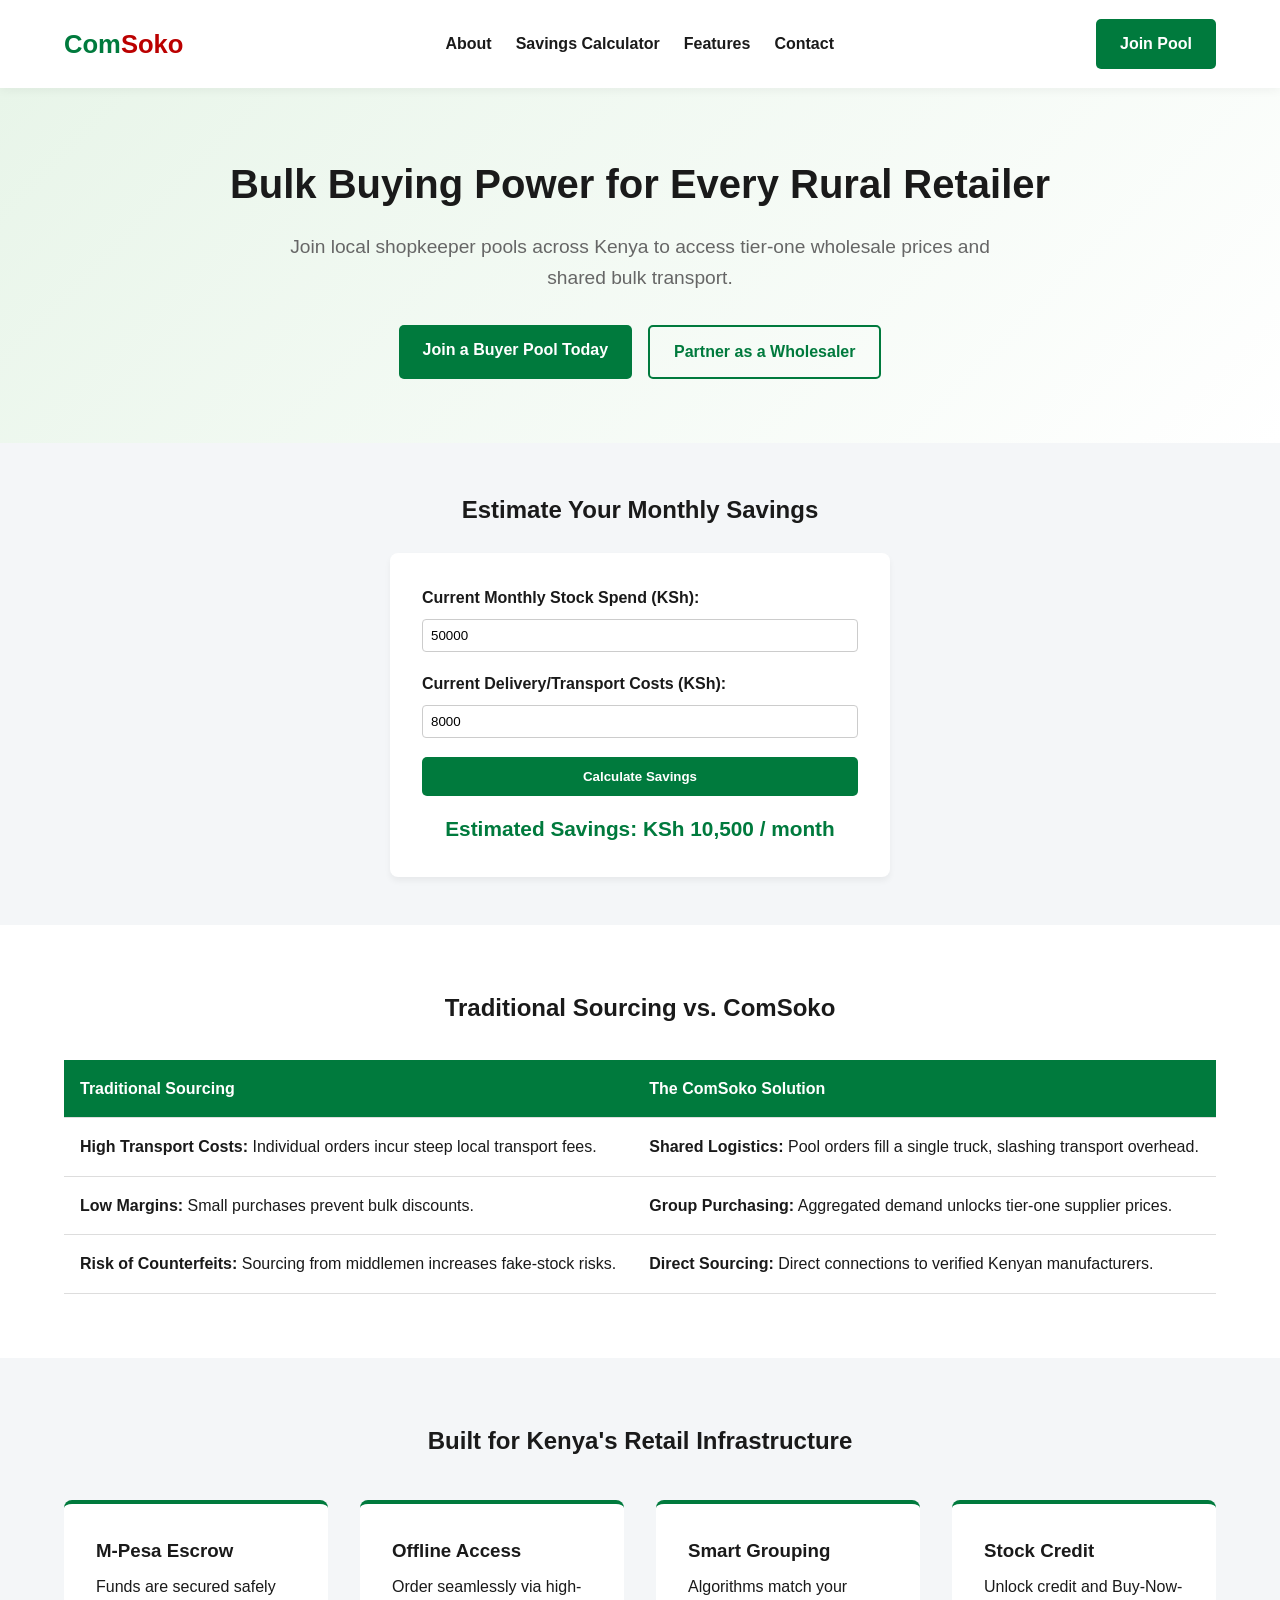
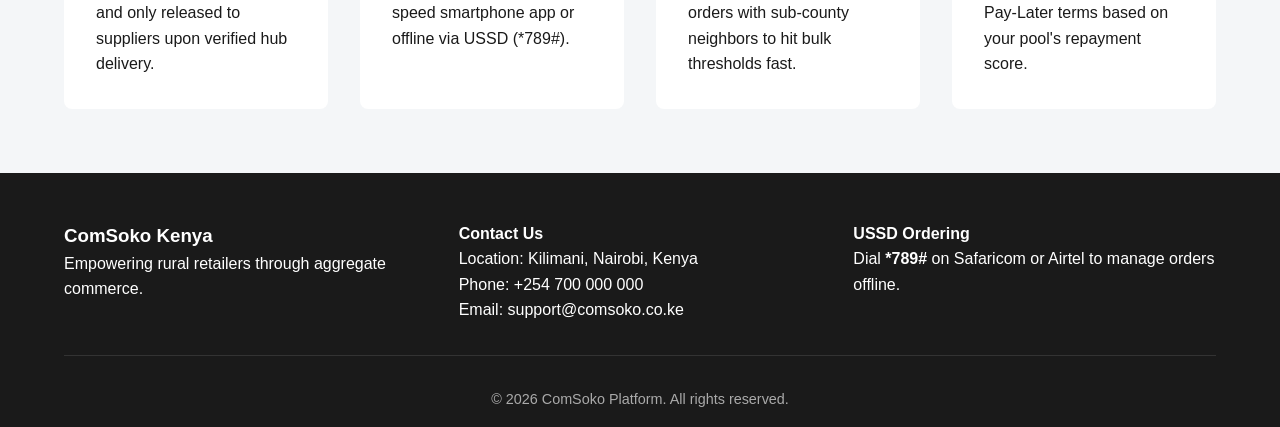
==== comsoko/index.html @ 23212c22 "Add Comsoko" ====
<!DOCTYPE html>
<html lang="en">

<head>
    <meta charset="UTF-8">
    <meta name="viewport" content="width=device-width, initial-scale=1.0">
    <title>ComSoko - Bulk Buying Power for Rural Retailers</title>
    <style>
        :root {
            --primary: #007A3D;
            /* Kenyan Flag Green */
            --secondary: #BB0000;
            /* Kenyan Flag Red */
            --dark: #1A1A1A;
            --light: #F4F6F8;
            --white: #FFFFFF;
            --gray: #666666;
        }

        * {
            box-sizing: border-box;
            margin: 0;
            padding: 0;
            font-family: 'Segoe UI', Tahoma, Geneva, Verdana, sans-serif;
        }

        body {
            color: var(--dark);
            background-color: var(--white);
            line-height: 1.6;
        }

        /* Navigation */
        nav {
            display: flex;
            justify-content: space-between;
            align-items: center;
            padding: 1.2rem 5%;
            background: var(--white);
            box-shadow: 0 2px 10px rgba(0, 0, 0, 0.05);
            position: sticky;
            top: 0;
            z-index: 1000;
        }

        .logo {
            font-size: 1.6rem;
            font-weight: 800;
            color: var(--primary);
        }

        .logo span {
            color: var(--secondary);
        }

        .nav-links {
            display: flex;
            list-style: none;
            gap: 1.5rem;
        }

        .nav-links a {
            text-decoration: none;
            color: var(--dark);
            font-weight: 600;
        }

        /* Buttons */
        .btn {
            padding: 0.75rem 1.5rem;
            border-radius: 5px;
            text-decoration: none;
            font-weight: 700;
            display: inline-block;
            cursor: pointer;
            border: none;
        }

        .btn-primary {
            background-color: var(--primary);
            color: var(--white);
        }

        .btn-secondary {
            background-color: transparent;
            color: var(--primary);
            border: 2px solid var(--primary);
        }

        /* Hero Section */
        .hero {
            padding: 4rem 5%;
            background: linear-gradient(135deg, #E8F5E9 0%, #FFFFFF 100%);
            text-align: center;
        }

        .hero h1 {
            font-size: 2.5rem;
            margin-bottom: 1rem;
            color: var(--dark);
        }

        .hero p {
            font-size: 1.2rem;
            color: var(--gray);
            max-width: 700px;
            margin: 0 auto 2rem auto;
        }

        .hero-ctas {
            display: flex;
            justify-content: center;
            gap: 1rem;
        }

        /* Interactive Calculator */
        .calculator-section {
            padding: 3rem 5%;
            background: var(--light);
            text-align: center;
        }

        .calc-card {
            background: var(--white);
            max-width: 500px;
            margin: 1.5rem auto 0 auto;
            padding: 2rem;
            border-radius: 8px;
            box-shadow: 0 4px 6px rgba(0, 0, 0, 0.05);
        }

        .calc-group {
            margin-bottom: 1.2rem;
            text-align: left;
        }

        .calc-group label {
            display: block;
            margin-bottom: 0.5rem;
            font-weight: 600;
        }

        .calc-group input {
            width: 100%;
            padding: 0.5rem;
            border: 1px solid #ccc;
            border-radius: 4px;
        }

        .calc-result {
            font-size: 1.3rem;
            font-weight: bold;
            color: var(--primary);
            margin-top: 1rem;
        }

        /* Comparison Table */
        .comparison {
            padding: 4rem 5%;
        }

        .comparison h2 {
            text-align: center;
            margin-bottom: 2rem;
        }

        table {
            width: 100%;
            border-collapse: collapse;
            margin-top: 1rem;
        }

        th,
        td {
            padding: 1rem;
            text-align: left;
            border-bottom: 1px solid #ddd;
        }

        th {
            background-color: var(--primary);
            color: var(--white);
        }

        /* Features Grid */
        .features {
            padding: 4rem 5%;
            background: var(--light);
        }

        .features h2 {
            text-align: center;
            margin-bottom: 2.5rem;
        }

        .grid {
            display: grid;
            grid-template-columns: repeat(auto-fit, minmax(250px, 1fr));
            gap: 2rem;
        }

        .card {
            background: var(--white);
            padding: 2rem;
            border-radius: 8px;
            border-top: 4px solid var(--primary);
        }

        .card h3 {
            margin-bottom: 0.5rem;
        }

        /* Footer */
        footer {
            background: var(--dark);
            color: var(--white);
            padding: 3rem 5% 1rem 5%;
        }

        .footer-content {
            display: grid;
            grid-template-columns: repeat(auto-fit, minmax(200px, 1fr));
            gap: 2rem;
            margin-bottom: 2rem;
        }

        .footer-bottom {
            text-align: center;
            padding-top: 2rem;
            border-top: 1px solid #333;
            font-size: 0.9rem;
            color: #aaa;
        }

        /* Responsive Layout Adjustments */
        @media (max-width: 768px) {
            .nav-links {
                display: none;
            }

            .hero h1 {
                font-size: 1.8rem;
            }

            .hero-ctas {
                flex-direction: column;
            }
        }
    </style>
</head>

<body>

    <nav>
        <div class="logo">Com<span>Soko</span></div>
        <ul class="nav-links">
            <li><a href="#about">About</a></li>
            <li><a href="#calculator">Savings Calculator</a></li>
            <li><a href="#features">Features</a></li>
            <li><a href="#contact">Contact</a></li>
        </ul>
        <a href="#join" class="btn btn-primary">Join Pool</a>
    </nav>

    <section class="hero">
        <h1>Bulk Buying Power for Every Rural Retailer</h1>
        <p>Join local shopkeeper pools across Kenya to access tier-one wholesale prices and shared bulk transport.</p>
        <div class="hero-ctas">
            <a href="#join" class="btn btn-primary">Join a Buyer Pool Today</a>
            <a href="#wholesaler" class="btn btn-secondary">Partner as a Wholesaler</a>
        </div>
    </section>

    <section class="calculator-section" id="calculator">
        <h2>Estimate Your Monthly Savings</h2>
        <div class="calc-card">
            <div class="calc-group">
                <label for="monthlySpend">Current Monthly Stock Spend (KSh):</label>
                <input type="number" id="monthlySpend" value="50000" step="5000">
            </div>
            <div class="calc-group">
                <label for="transportCost">Current Delivery/Transport Costs (KSh):</label>
                <input type="number" id="transportCost" value="8000" step="1000">
            </div>
            <button class="btn btn-primary" style="width: 100%;" onclick="calculateSavings()">Calculate Savings</button>
            <div class="calc-result" id="result">
                Estimated Savings: KSh 10,500 / month
            </div>
        </div>
    </section>

    <section class="comparison" id="about">
        <h2>Traditional Sourcing vs. ComSoko</h2>
        <table>
            <thead>
                <tr>
                    <th>Traditional Sourcing</th>
                    <th>The ComSoko Solution</th>
                </tr>
            </thead>
            <tbody>
                <tr>
                    <td><strong>High Transport Costs:</strong> Individual orders incur steep local transport fees.</td>
                    <td><strong>Shared Logistics:</strong> Pool orders fill a single truck, slashing transport overhead.
                    </td>
                </tr>
                <tr>
                    <td><strong>Low Margins:</strong> Small purchases prevent bulk discounts.</td>
                    <td><strong>Group Purchasing:</strong> Aggregated demand unlocks tier-one supplier prices.</td>
                </tr>
                <tr>
                    <td><strong>Risk of Counterfeits:</strong> Sourcing from middlemen increases fake-stock risks.</td>
                    <td><strong>Direct Sourcing:</strong> Direct connections to verified Kenyan manufacturers.</td>
                </tr>
            </tbody>
        </table>
    </section>

    <section class="features" id="features">
        <h2>Built for Kenya's Retail Infrastructure</h2>
        <div class="grid">
            <div class="card">
                <h3>M-Pesa Escrow</h3>
                <p>Funds are secured safely and only released to suppliers upon verified hub delivery.</p>
            </div>
            <div class="card">
                <h3>Offline Access</h3>
                <p>Order seamlessly via high-speed smartphone app or offline via USSD (*789#).</p>
            </div>
            <div class="card">
                <h3>Smart Grouping</h3>
                <p>Algorithms match your orders with sub-county neighbors to hit bulk thresholds fast.</p>
            </div>
            <div class="card">
                <h3>Stock Credit</h3>
                <p>Unlock credit and Buy-Now-Pay-Later terms based on your pool's repayment score.</p>
            </div>
        </div>
    </section>

    <footer id="contact">
        <div class="footer-content">
            <div>
                <h3>ComSoko Kenya</h3>
                <p>Empowering rural retailers through aggregate commerce.</p>
            </div>
            <div>
                <h4>Contact Us</h4>
                <p>Location: Kilimani, Nairobi, Kenya</p>
                <p>Phone: +254 700 000 000</p>
                <p>Email: support@comsoko.co.ke</p>
            </div>
            <div>
                <h4>USSD Ordering</h4>
                <p>Dial <strong>*789#</strong> on Safaricom or Airtel to manage orders offline.</p>
            </div>
        </div>
        <div class="footer-bottom">
            &copy; 2026 ComSoko Platform. All rights reserved.
        </div>
    </footer>

    <script>
        function calculateSavings() {
            const spend = parseFloat(document.getElementById('monthlySpend').value) || 0;
            const transport = parseFloat(document.getElementById('transportCost').value) || 0;

            // Assumptions: 15% savings on bulk wholesale stock + 50% savings on shared transport
            const stockSavings = spend * 0.15;
            const transportSavings = transport * 0.50;
            const totalSavings = stockSavings + transportSavings;

            document.getElementById('result').innerText =
                'Estimated Savings: KSh ' + totalSavings.toLocaleString() + ' / month';
        }
    </script>
</body>

</html>
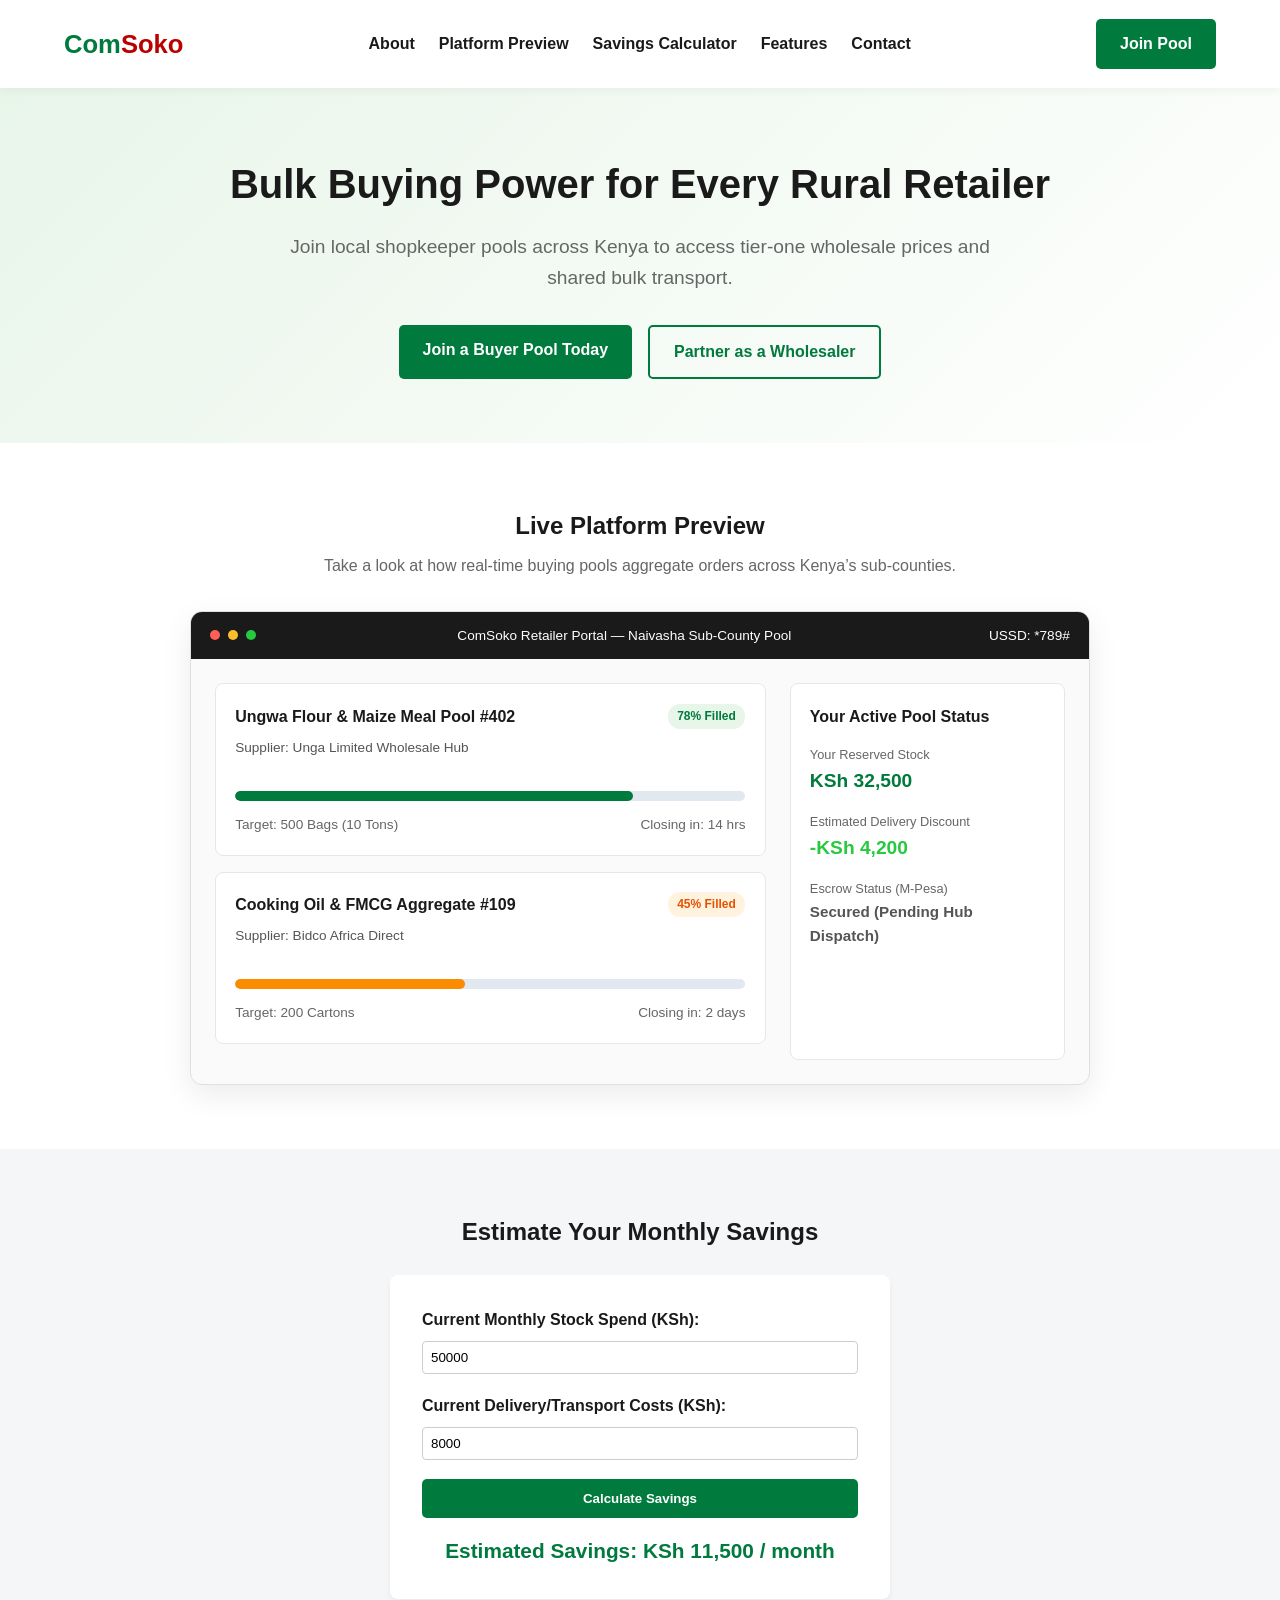
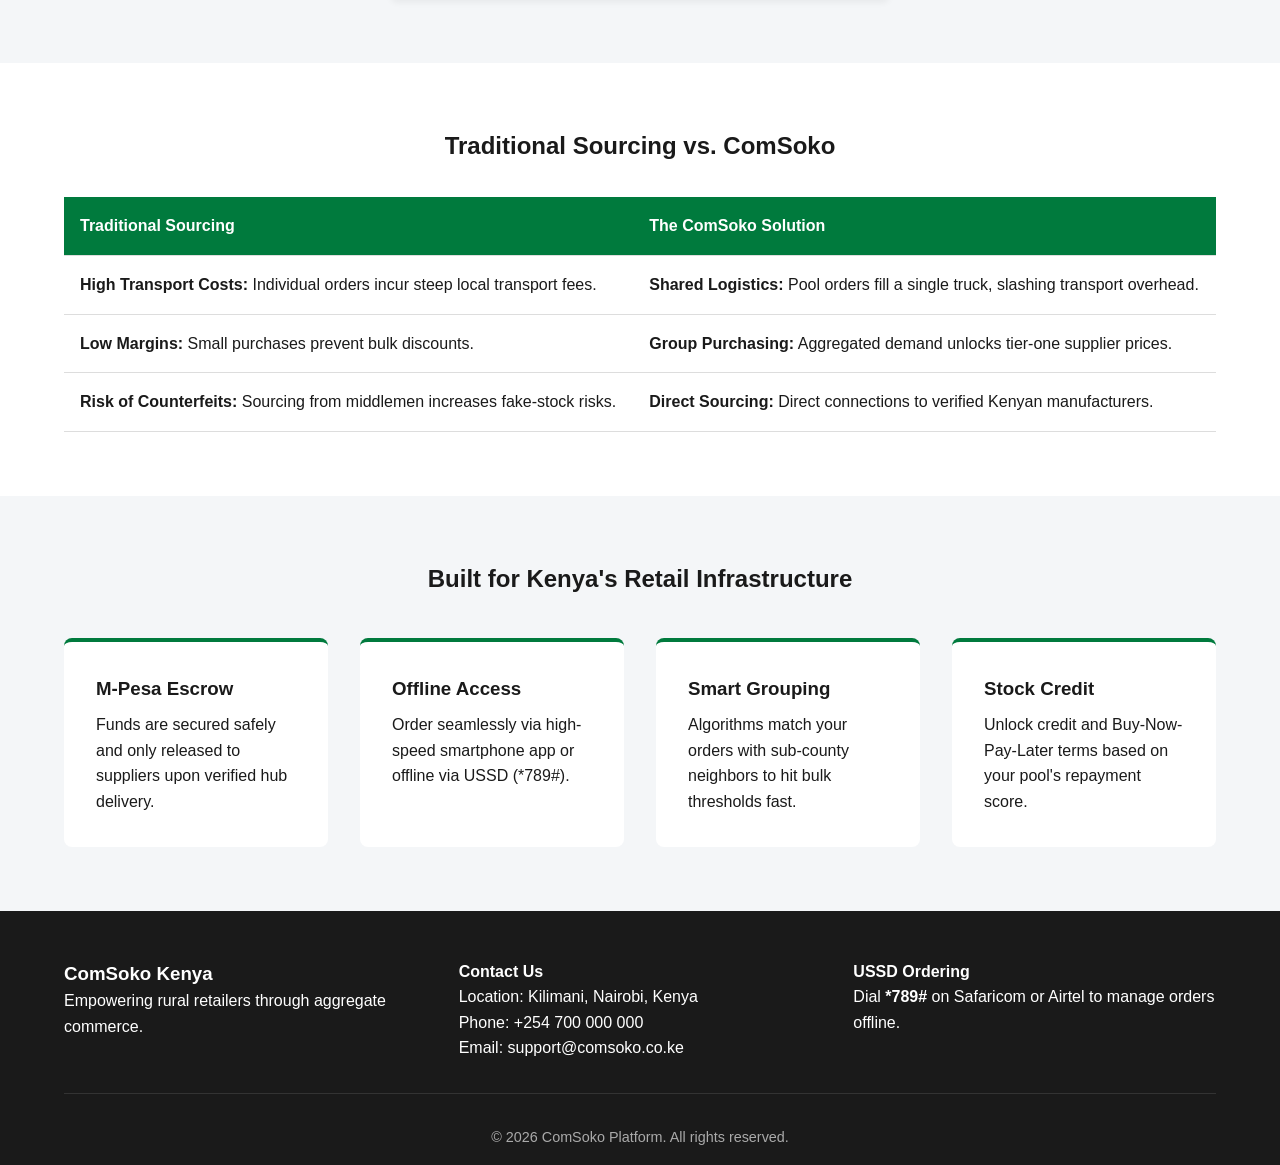
==== commit 2a2b6c3b: "Add live preview of the platform" ====
--- a/comsoko/index.html
+++ b/comsoko/index.html
@@ -113,9 +113,151 @@
             gap: 1rem;
         }
 
+        /* Live Preview / App Interface Demo */
+        .preview-section {
+            padding: 4rem 5%;
+            background: var(--white);
+            text-align: center;
+        }
+
+        .preview-section h2 {
+            margin-bottom: 0.5rem;
+        }
+
+        .preview-section p {
+            color: var(--gray);
+            margin-bottom: 2rem;
+        }
+
+        .dashboard-mockup {
+            max-width: 900px;
+            margin: 0 auto;
+            border: 1px solid #E0E0E0;
+            border-radius: 12px;
+            box-shadow: 0 10px 30px rgba(0, 0, 0, 0.08);
+            overflow: hidden;
+            background: #FAFAFA;
+            text-align: left;
+        }
+
+        .mockup-header {
+            background: var(--dark);
+            color: var(--white);
+            padding: 0.8rem 1.2rem;
+            display: flex;
+            justify-content: space-between;
+            align-items: center;
+            font-size: 0.85rem;
+        }
+
+        .mockup-dots span {
+            display: inline-block;
+            width: 10px;
+            height: 10px;
+            border-radius: 50%;
+            margin-right: 4px;
+        }
+
+        .dot-red {
+            background: #FF5F56;
+        }
+
+        .dot-yellow {
+            background: #FFBD2E;
+        }
+
+        .dot-green {
+            background: #27C93F;
+        }
+
+        .mockup-body {
+            padding: 1.5rem;
+            display: grid;
+            grid-template-columns: 2fr 1fr;
+            gap: 1.5rem;
+        }
+
+        .pool-card {
+            background: var(--white);
+            border: 1px solid #E2E8F0;
+            border-radius: 8px;
+            padding: 1.2rem;
+            margin-bottom: 1rem;
+        }
+
+        .pool-header {
+            display: flex;
+            justify-content: space-between;
+            margin-bottom: 0.5rem;
+        }
+
+        .pool-title {
+            font-weight: 700;
+            color: var(--dark);
+        }
+
+        .pool-badge {
+            background: #E8F5E9;
+            color: var(--primary);
+            padding: 0.2rem 0.6rem;
+            border-radius: 12px;
+            font-size: 0.75rem;
+            font-weight: 700;
+        }
+
+        .progress-bar-bg {
+            background: #E2E8F0;
+            height: 10px;
+            border-radius: 5px;
+            overflow: hidden;
+            margin: 0.8rem 0;
+        }
+
+        .progress-bar-fill {
+            background: var(--primary);
+            height: 100%;
+            width: 78%;
+            border-radius: 5px;
+        }
+
+        .pool-stats {
+            display: flex;
+            justify-content: space-between;
+            font-size: 0.85rem;
+            color: var(--gray);
+        }
+
+        .side-panel {
+            background: var(--white);
+            border: 1px solid #E2E8F0;
+            border-radius: 8px;
+            padding: 1.2rem;
+        }
+
+        .side-panel h4 {
+            margin-bottom: 1rem;
+            font-size: 1rem;
+            color: var(--dark);
+        }
+
+        .stat-item {
+            margin-bottom: 1rem;
+        }
+
+        .stat-label {
+            font-size: 0.8rem;
+            color: var(--gray);
+        }
+
+        .stat-value {
+            font-size: 1.2rem;
+            font-weight: 700;
+            color: var(--primary);
+        }
+
         /* Interactive Calculator */
         .calculator-section {
-            padding: 3rem 5%;
+            padding: 4rem 5%;
             background: var(--light);
             text-align: center;
         }
@@ -245,6 +387,10 @@
             .hero-ctas {
                 flex-direction: column;
             }
+
+            .mockup-body {
+                grid-template-columns: 1fr;
+            }
         }
     </style>
 </head>
@@ -255,6 +401,7 @@
         <div class="logo">Com<span>Soko</span></div>
         <ul class="nav-links">
             <li><a href="#about">About</a></li>
+            <li><a href="#preview">Platform Preview</a></li>
             <li><a href="#calculator">Savings Calculator</a></li>
             <li><a href="#features">Features</a></li>
             <li><a href="#contact">Contact</a></li>
@@ -271,6 +418,71 @@
         </div>
     </section>
 
+    <section class="preview-section" id="preview">
+        <h2>Live Platform Preview</h2>
+        <p>Take a look at how real-time buying pools aggregate orders across Kenya’s sub-counties.</p>
+
+        <div class="dashboard-mockup">
+            <div class="mockup-header">
+                <div class="mockup-dots">
+                    <span class="dot-red"></span>
+                    <span class="dot-yellow"></span>
+                    <span class="dot-green"></span>
+                </div>
+                <div>ComSoko Retailer Portal — Naivasha Sub-County Pool</div>
+                <div>USSD: *789#</div>
+            </div>
+            <div class="mockup-body">
+                <div>
+                    <div class="pool-card">
+                        <div class="pool-header">
+                            <span class="pool-title">Ungwa Flour & Maize Meal Pool #402</span>
+                            <span class="pool-badge">78% Filled</span>
+                        </div>
+                        <p style="font-size: 0.85rem; color: #555;">Supplier: Unga Limited Wholesale Hub</p>
+                        <div class="progress-bar-bg">
+                            <div class="progress-bar-fill"></div>
+                        </div>
+                        <div class="pool-stats">
+                            <span>Target: 500 Bags (10 Tons)</span>
+                            <span>Closing in: 14 hrs</span>
+                        </div>
+                    </div>
+                    <div class="pool-card">
+                        <div class="pool-header">
+                            <span class="pool-title">Cooking Oil & FMCG Aggregate #109</span>
+                            <span class="pool-badge" style="background: #FFF3E0; color: #E65100;">45% Filled</span>
+                        </div>
+                        <p style="font-size: 0.85rem; color: #555;">Supplier: Bidco Africa Direct</p>
+                        <div class="progress-bar-bg">
+                            <div class="progress-bar-fill" style="width: 45%; background: #FB8C00;"></div>
+                        </div>
+                        <div class="pool-stats">
+                            <span>Target: 200 Cartons</span>
+                            <span>Closing in: 2 days</span>
+                        </div>
+                    </div>
+                </div>
+                <div class="side-panel">
+                    <h4>Your Active Pool Status</h4>
+                    <div class="stat-item">
+                        <div class="stat-label">Your Reserved Stock</div>
+                        <div class="stat-value">KSh 32,500</div>
+                    </div>
+                    <div class="stat-item">
+                        <div class="stat-label">Estimated Delivery Discount</div>
+                        <div class="stat-value" style="color: #27C93F;">-KSh 4,200</div>
+                    </div>
+                    <div class="stat-item">
+                        <div class="stat-label">Escrow Status (M-Pesa)</div>
+                        <div class="stat-value" style="font-size: 0.95rem; color: #555;">Secured (Pending Hub Dispatch)
+                        </div>
+                    </div>
+                </div>
+            </div>
+        </div>
+    </section>
+
     <section class="calculator-section" id="calculator">
         <h2>Estimate Your Monthly Savings</h2>
         <div class="calc-card">
@@ -284,7 +496,7 @@
             </div>
             <button class="btn btn-primary" style="width: 100%;" onclick="calculateSavings()">Calculate Savings</button>
             <div class="calc-result" id="result">
-                Estimated Savings: KSh 10,500 / month
+                Estimated Savings: KSh 11,500 / month
             </div>
         </div>
     </section>
